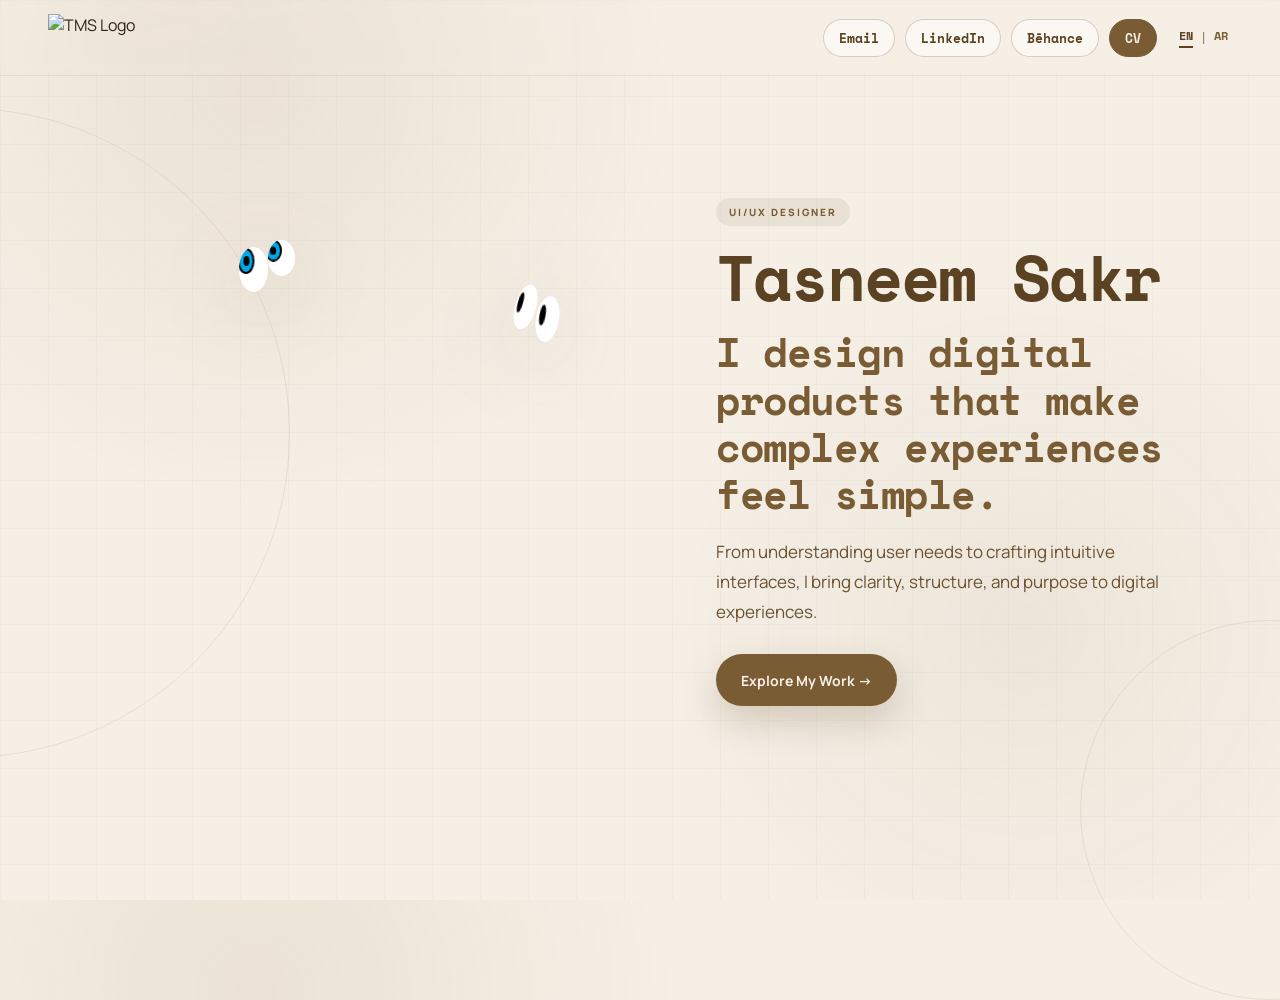
==== index.html @ 83bbfe8a "Initial commit — Portfolio files" ====
<!DOCTYPE html>
<html lang="en" dir="ltr">
<head>
  <meta charset="UTF-8" />
  <meta name="viewport" content="width=device-width, initial-scale=1.0" />

  <title>Tasneem Sakr — UI/UX Designer</title>

  <meta
    name="description"
    content="Tasneem Sakr — UI/UX Designer specializing in end-to-end product design, from research to high-fidelity prototypes. Case studies in fintech, AI energy and forensic platforms."
  >
  <meta name="theme-color" content="#F5EFE6">

  <!-- Social preview (LinkedIn / WhatsApp / X) -->
  <meta property="og:type" content="website">
  <meta property="og:title" content="Tasneem Sakr — UI/UX Designer">
  <meta property="og:description" content="I design digital products that make complex experiences feel simple. Case studies in fintech, AI energy and forensic platforms.">
  <meta property="og:image" content="https://YOUR-DOMAIN/images/2.png">
  <meta name="twitter:card" content="summary_large_image">

  <link rel="icon" href="images/10.png" type="image/png">

  <link rel="preconnect" href="https://fonts.googleapis.com">
  <link rel="preconnect" href="https://fonts.gstatic.com" crossorigin>

  <link
    href="https://fonts.googleapis.com/css2?family=Manrope:wght@400;500;600;700;800&family=Readex+Pro:wght@400;500;600;700&family=Space+Mono:wght@400;700&family=Marhey:wght@400;500;600;700&display=swap"
    rel="stylesheet"
  >

  <link rel="stylesheet" href="style.css" />
</head>

<body class="hook-page">

  <!-- ================= NAV (injected by navbar.js) ================= -->
  <nav class="nav" data-navbar aria-label="Main"></nav>

  <!-- ================= HOOK ================= -->
  <main>

    <section class="hook" id="hook">

      <div class="hook-orbit orbit-one"></div>
      <div class="hook-orbit orbit-two"></div>

      <div class="hook-content">

        <!-- CHARACTER — سبونج + باتريك للديسكتوب / صورتك الشخصية للموبايل -->
        <div class="character-stage">

          <!-- نسخة الديسكتوب: سبونج بوب وبسيط مع حركة العيون -->
          <div class="character-wrapper desktop-character" id="characterWrapper">

            <img
              src="images/19.png"
              alt="SpongeBob & Patrick"
              class="character-img"
              id="characterImg"
              width="736"
              height="736"
              loading="eager"
              decoding="async"
            >

            <!-- طبقة العيون التفاعلية (غطاء أبيض + نني متحرك) -->
            <div class="eye-layer">

              <!-- عين سبونج بوب الشمال -->
              <div class="eye-socket sb-left">
                <div class="pupil-spongebob" id="sbPupilLeft"></div>
              </div>

              <!-- عين سبونج بوب اليمين -->
              <div class="eye-socket sb-right">
                <div class="pupil-spongebob" id="sbPupilRight"></div>
              </div>

              <!-- عين بسيط الشمال -->
              <div class="eye-socket pat-left">
                <div class="pupil-patrick" id="patPupilLeft"></div>
              </div>

              <!-- عين بسيط اليمين -->
              <div class="eye-socket pat-right">
                <div class="pupil-patrick" id="patPupilRight"></div>
              </div>

            </div>

          </div>

          <!-- نسخة الشاشات الصغيرة والموبايل: صورتك الشخصية -->
          <div class="character-wrapper mobile-character">

            <img
              src="images/8.png"
              alt="Tasneem Sakr"
              class="character-img"
              width="400"
              height="400"
              loading="eager"
              decoding="async"
            >

          </div>

        </div>

        <!-- INTRO TEXT -->
        <div class="hook-text">

          <span
            class="eyebrow"
            data-en="UI/UX DESIGNER"
            data-ar="مصممة UI/UX"
          >
            UI/UX DESIGNER
          </span>

          <h1
            class="hook-name"
            data-en="Tasneem Sakr"
            data-ar="تسنيم صقر"
          >
            Tasneem Sakr
          </h1>

          <h2
            class="hook-role"
            data-en="I design digital products that make complex experiences feel simple."
            data-ar="بصمم منتجات رقمية بتخلّي التجارب المعقدة أبسط."
          >
            I design digital products that make complex experiences feel simple.
          </h2>

          <p
            class="hook-tagline"
            data-en="From understanding user needs to crafting intuitive interfaces, I bring clarity, structure, and purpose to digital experiences."
            data-ar="من فهم احتياجات المستخدم لحد تصميم واجهات واضحة وسهلة الاستخدام، بهتم إن كل تفصيلة في المنتج يكون ليها هدف."
          >
            From understanding user needs to crafting intuitive interfaces, I bring clarity, structure, and purpose to digital experiences.
          </p>


          <!-- ACTIONS -->
          <div class="hook-actions">

            <a
              href="portfolio.html"
              class="btn btn-primary"
              id="enterBtn"
              data-en="Explore My Work →"
              data-ar="شوف شغلي ←"
            >
              Explore My Work →
            </a>

          </div>

        </div>

      </div>

    </section>

  </main>


  <!-- ============ SCRIPTS ============ -->
  <script src="navbar.js"></script>
  <script src="character.js"></script>
  <script src="lang.js"></script>

</body>
</html>
---- style.css ----
/* =========================================================
   TASNEEM SAKR PORTFOLIO
   Interactive Journey
   ========================================================= */


/* =========================================================
   RESET
   ========================================================= */

* {
  margin: 0;
  padding: 0;
  box-sizing: border-box;
}

:root {

  --brown-primary: #7A5C34;
  --brown-dark: #5A4222;
  --brown-light: #7C6039;

  --cream: #F5EFE6;
  --cream-deep: #EEE4D6;

  --text-dark: #2E2416;
  --text-muted: #6B5232;

  --glass: rgba(255,255,255,0.42);
  --glass-border: rgba(255,255,255,0.62);

  --shadow:
    0 20px 60px rgba(107,79,42,0.14);

  --shadow-heavy:
    0 30px 90px rgba(107,79,42,0.22);

    /* الخط الأساسي للنصوص */
  --font-body: 'Manrope', sans-serif;
  --font-arabic: 'Readex Pro', 'Manrope', sans-serif;

  /* خط العناوين الكبيرة */
  --font-heading: 'Space Mono', monospace;
  --font-heading-ar: 'Marhey', 'Readex Pro', sans-serif;

  --ease: cubic-bezier(.22,.61,.36,1);
}


/* =========================================================
   BASE
   ========================================================= */

html {
  scroll-behavior: smooth;
}

body {

  font-family: var(--font-body);

  background:
    radial-gradient(
      circle at 20% 10%,
      rgba(168,133,91,0.12),
      transparent 32%
    ),
    radial-gradient(
      circle at 80% 70%,
      rgba(139,111,71,0.08),
      transparent 30%
    ),
    var(--cream);

  color: var(--text-dark);

  overflow-x: hidden;

  min-height: 100vh;

  -webkit-font-smoothing: antialiased;
}

body.lang-ar {
  /* العربي: Marhey للعناوين، Readex Pro للنصوص */
  --font-heading: var(--font-heading-ar);
  --font-body: var(--font-arabic);
}

a {
  color: inherit;
}

button {
  font: inherit;
}

a:focus-visible,
button:focus-visible {
  outline: 3px solid var(--brown-dark);
  outline-offset: 3px;
}

.skip-link {

  position: fixed;

  left: 16px;
  top: -70px;

  z-index: 2000;

  padding: 10px 18px;

  border-radius: 999px;

  background: var(--brown-dark);
  color: var(--cream);

  font-size: 13px;
  font-weight: 700;

  text-decoration: none;

  transition: top .2s ease;
}

.skip-link:focus {
  top: 14px;
}


/* =========================================================
   GRID BACKGROUND
   ========================================================= */

body::before {

  content: '';

  position: fixed;
  inset: 0;

  background-image:
    linear-gradient(
      rgba(139,111,71,0.035) 1px,
      transparent 1px
    ),
    linear-gradient(
      90deg,
      rgba(139,111,71,0.035) 1px,
      transparent 1px
    );

  background-size: 48px 48px;

  pointer-events: none;

  z-index: -1;
}


/* =========================================================
   NAVBAR
   ========================================================= */

.nav {

  position: fixed;
  top: 0;
  left: 0;

  width: 100%;
  height: 76px;

  display: flex;
  align-items: center;
  justify-content: space-between;

  padding: 0 48px;

  z-index: 2000;

  backdrop-filter: blur(6px);
  -webkit-backdrop-filter: blur(14px);

  border-bottom: 1px solid rgba(122,92,52,.10);

  direction: ltr;
}

.nav-logo {
  display: flex;
  align-items: center;
  flex-shrink: 0;
  text-decoration: none;
}

.nav-logo-img {

  width: 88px;
  height: 48px;

  object-fit: contain;
  display: block;

  transition: transform .25s ease;
}

.nav-logo:hover .nav-logo-img {
  transform: scale(1.06);
}

.nav-actions {

  display: flex;
  align-items: center;
  gap: 10px;

  direction: ltr;

  position: relative;
}


/* ===== Desktop links ===== */

.nav-links-desktop {
  display: flex;
  align-items: center;
  gap: 10px;
}

.nav-link,
.nav-cv {

  display: inline-flex;
  align-items: center;
  justify-content: center;
  gap: 7px;

  height: 38px;
  padding: 0 15px;

  border-radius: 999px;

  font-family: var(--font-heading);
  font-size: 13px;
  font-weight: 700;

  text-decoration: none;
  white-space: nowrap;

  transition:
    background .25s ease,
    color .25s ease,
    transform .25s ease;
}

.nav-link {

  color: var(--brown-dark);

  background: rgba(255,255,255,.55);

  border: 1px solid rgba(122,92,52,.28);
}

.nav-link:hover {

  background: var(--brown-primary);
  color: #fff;

  transform: translateY(-1px);
}

.nav-link-icon {

  font-size: 12px;
  font-weight: 800;

  line-height: 1;
}

.nav-cv {

  color: var(--cream);

  background: var(--brown-primary);

  border: 1px solid var(--brown-primary);
}

.nav-cv:hover {

  background: var(--brown-dark);

  transform: translateY(-1px);
}


/* ===== Mobile toggle ===== */

.nav-contact-toggle {
  display: none;
}

.nav-contact-menu {
  display: none;
}

.nav-contact-dot {
  width: 5px;
  height: 5px;
  border-radius: 50%;
  background: var(--brown-dark);
}


/* ===== Lang toggle ===== */

.lang-toggle {

  display: flex;
  align-items: center;
  gap: 7px;

  margin-left: 8px;
  padding: 8px 4px;

  border: none;
  background: transparent;

  cursor: pointer;

  font-family: var(--font-heading);

  direction: ltr;
}

.lang-option {

  font-size: 12px;
  font-weight: 700;

  color: var(--brown-light);

  padding-bottom: 2px;

  border-bottom: 2px solid transparent;

  transition: color .2s ease;
}

.lang-option.active {

  color: var(--brown-dark);

  border-bottom-color: currentColor;
}

.lang-divider {
  color: var(--brown-light);
  font-size: 12px;
}


/* =========================================================
   HOOK
   ========================================================= */

.hook-page {
  min-height: 100vh;
}

.hook {

  min-height: 100vh;

  position: relative;

  display: flex;
  flex-direction: column;

  justify-content: center;

  padding:
    80px 8vw 40px;

  overflow: visible;
}

.hook-content {

  width: min(1400px,100%);

  margin: auto;

  display: grid;

  grid-template-columns:
    minmax(400px, 1.1fr)
    minmax(420px, .9fr);

  gap: 50px;

  align-items: center;
}


/* =========================================================
   HOOK DECOR
   ========================================================= */

.hook-orbit {

  position: absolute;

  border: 1px solid rgba(139,111,71,.12);

  border-radius: 50%;

  pointer-events: none;
}

.orbit-one {

  width: 650px;
  height: 650px;

  left: -360px;
  top: 12%;

  animation: orbitFloat 12s ease-in-out infinite;
}

.orbit-two {

  width: 380px;
  height: 380px;

  right: -180px;
  bottom: -100px;

  animation: orbitFloat 9s ease-in-out infinite reverse;
}

@keyframes orbitFloat {

  0%,100% {
    transform: translate(0,0);
  }

  50% {
    transform: translate(15px,-18px);
  }
}


/* =========================================================
   CHARACTER — Desktop (SpongeBob + Patrick) / Mobile (portrait)
   ========================================================= */

.character-stage {
  position: relative;

  display: flex;
  justify-content: center;
  align-items: flex-start;

  margin-top: -320px;

  pointer-events: none;

  z-index: 1100;
}

.character-wrapper {
  position: relative;

  width: min(100%, 1600px);

  margin: 0 auto;

  filter:
    drop-shadow(
      0 20px 40px rgba(107, 79, 42, 0.18)
    );

  animation: hangSway 4s ease-in-out infinite;
  transform-origin: top center;
}

.mobile-character {
  display: none !important;
}

.desktop-character {
  display: block;
  position: relative;
}

@keyframes hangSway {

  0%, 100% {
    transform: rotate(-1deg);
  }

  50% {
    transform: rotate(1deg);
  }
}

@keyframes floatCharacter {

  0%, 100% {
    transform: translateY(0);
  }

  50% {
    transform: translateY(-13px);
  }
}

.character-img {

  display: block;

  width: 120%;
  height: auto;

  user-select: none;
  pointer-events: none;

  position: relative;

  z-index: 1;
}

.desktop-character .eye-layer {
  position: absolute;
  inset: 0;
  width: 100%;
  height: 100%;
  pointer-events: none;
  z-index: 2;
}

.eye-socket {
  position: absolute;
  background-color: #FFFFFF;
  border-radius: 50%;
  display: flex;
  align-items: center;
  justify-content: center;
  overflow: hidden;
}

.eye-socket.sb-left {
  left: calc(178 / 736 * 100%);
  top:  calc(300 / 736 * 100%);
  width:  calc(38 / 736 * 100%);
  height: calc(48 / 736 * 100%);
}

.eye-socket.sb-right {
  left: calc(216 / 736 * 100%);
  top:  calc(292 / 736 * 100%);
  width:  calc(36 / 736 * 100%);
  height: calc(39 / 736 * 100%);
}

.eye-socket.pat-left {
  left: calc(539 / 736 * 100%);
  top:  calc(340 / 736 * 100%);
  width:  calc(28 / 736 * 100%);
  height: calc(50 / 736 * 100%);
  transform: rotate(16deg);
}

.eye-socket.pat-right {
  left: calc(566 / 736 * 100%);
  top:  calc(353 / 736 * 100%);
  width:  calc(30 / 736 * 100%);
  height: calc(50 / 736 * 100%);
  transform: rotate(10deg);
}

.pupil-spongebob {
  width: 60%;
  height: 60%;
  background-color: #00A8E8;
  border: 2px solid #000;
  border-radius: 50%;
  position: relative;
  will-change: transform;
}

.pupil-spongebob::after {
  content: '';
  position: absolute;
  top: 50%;
  left: 50%;
  transform: translate(-50%, -50%);
  width: 45%;
  height: 45%;
  background-color: #000;
  border-radius: 50%;
}

.pupil-patrick {
  width: 25%;
  height: 45%;
  background-color: #000000;
  border-radius: 50%;
  will-change: transform;
}


/* =========================================================
   HOOK TEXT
   ========================================================= */

.hook-text {

  display: flex;
  flex-direction: column;

  align-items: flex-start;
}

.eyebrow {

  display: inline-flex;

  padding: 7px 13px;

  border-radius: 999px;

  background: rgba(139,111,71,.10);

  color: var(--brown-primary);

  font-size: 10px;
  font-weight: 800;

  letter-spacing: 2px;

  margin-bottom: 20px;
}

.hook-name {

  font-family: var(--font-heading);

  font-size: clamp(58px,7vw,92px);

  line-height: .98;

  letter-spacing: -4px;

  font-weight: 700;

  color: var(--brown-dark);

  margin-bottom: 20px;
  font-size: 64px;
}

.hook-role {

  max-width: 700px;

  font-family: var(--font-heading);

  font-size: clamp(27px,3vw,43px);

  line-height: 1.18;

  letter-spacing: -1.5px;

  font-weight: 700;

  color: var(--brown-primary);

  margin-bottom: 20px;
  font-size:40px;
}

.hook-tagline {

  max-width: 610px;

  font-size: 17px;

  line-height: 1.75;

  color: var(--text-muted);

  margin-bottom: 28px;
}


/* =========================================================
   BUTTONS
   ========================================================= */

.hook-actions {

  display: flex;
  align-items: center;

  gap: 12px;

  margin-bottom: 36px;
}

.btn {

  display: inline-flex;
  align-items: center;
  justify-content: center;

  min-height: 52px;

  padding: 0 25px;

  border-radius: 999px;

  text-decoration: none;

  font-size: 14px;
  font-weight: 700;

  transition:
    transform .3s var(--ease),
    background .3s ease,
    box-shadow .3s ease;
}

.btn-primary {

  color: var(--cream);

  background: var(--brown-primary);

  box-shadow:
    0 15px 35px rgba(107,79,42,.22);
}

.btn-primary:hover {

  transform: translateY(-4px);

  background: var(--brown-dark);

  box-shadow:
    0 20px 45px rgba(107,79,42,.30);
}

.btn-secondary {

  margin-top: 12px;

  color: var(--brown-dark);

  border: 1px solid var(--brown-primary);

  background: rgba(255,255,255,.40);
}

.btn-secondary:hover {

  background: var(--brown-primary);

  color: var(--cream);

  transform: translateY(-4px);
}


/* =========================================================
   PORTFOLIO
   ========================================================= */

.portfolio-page {
  padding-top: 30px;
}

.section {

  position: relative;

  width: min(1240px,100%);

  margin: 0 auto;

  padding:
    60px 55px;

  scroll-margin-top: 90px;
}

.scene-section {
  min-height: 70vh;
}


/* =========================================================
   PROGRESS DOTS
   ========================================================= */

.journey-progress {

  position: fixed;

  right: 26px;
  top: 50%;

  transform: translateY(-50%);

  display: flex;
  flex-direction: column;

  gap: 17px;

  z-index: 500;
}

.progress-dot {

  width: 22px;
  height: 22px;

  border-radius: 50%;

  display: flex;
  align-items: center;
  justify-content: center;

  text-decoration: none;

  position: relative;

  border: 1px solid rgba(139,111,71,.30);

  background: rgba(255,255,255,.45);

  backdrop-filter: blur(10px);

  transition: .3s ease;
}

.progress-dot::after {

  content: '';

  position: absolute;

  width: 5px;
  height: 5px;

  border-radius: 50%;

  background: var(--brown-primary);
}

.progress-dot span {

  position: absolute;

  right: 30px;

  font-size: 11px;
  font-weight: 700;

  color: var(--brown-dark);

  opacity: 0;

  transition: .25s ease;
}

.progress-dot:hover span,
.progress-dot.active span {
  opacity: 1;
}

.progress-dot.active {

  transform: scale(1.25);

  border-color: var(--brown-primary);

  background: rgba(139,111,71,.14);
}


/* =========================================================
   SECTION CONTENT
   ========================================================= */

.section-content {

  display: grid;

  grid-template-columns:
    minmax(300px, .9fr)
    minmax(380px, 1.1fr);

  gap: 60px;

  align-items: center;
}

.section-image {

  display: flex;

  justify-content: center;
}

.profile-img {

  width: min(100%,400px);

  height: auto;

  filter:
    drop-shadow(
      0 25px 45px rgba(107,79,42,.17)
    );

  animation:
    floatCharacter 6s ease-in-out infinite;
}

.section-text {

  display: flex;
  flex-direction: column;

  align-items: flex-start;

  gap: 16px;
}

.section-label {

  display: inline-flex;

  width: fit-content;

  padding: 7px 14px;

  border-radius: 999px;

  background: rgba(139,111,71,.10);

  color: var(--brown-primary);

  font-size: 12px;

  font-weight: 800;

  letter-spacing: 1.5px;

  text-transform: uppercase;
}

.section-title {

  font-family: var(--font-heading);

  font-size: clamp(38px,4vw,58px);

  line-height: 1.08;

  letter-spacing: -2px;

  color: var(--brown-dark);

  font-weight: 800;
}

.section-desc {

  max-width: 650px;

  font-size: 16px;

  line-height: 1.8;

  color: var(--text-muted);
}


/* =========================================================
   WORK
   ========================================================= */

.work-section {
  padding-top: 64px;
}

.scene-intro {

  max-width: 720px;

  margin-bottom: 56px;

  display: flex;
  flex-direction: column;
  align-items: flex-start;

  gap: 16px;
}

.work-main-title {
  font-size: clamp(45px,5vw,72px);
}

.projects {

  display: flex;
  flex-direction: column;

  gap: 28px;

  margin-bottom: 40px;
}

/* GRID — عمودين للـ Desktop */
.project-grid {

  display: grid;

  grid-template-columns: repeat(2, 1fr);

  gap: 28px;
}


/* ---------- Project card ---------- */

.project-card {

  --accent: #7A5C34;
  --media-bg: #FFFFFF;

  position: relative;

  display: flex;
  flex-direction: column;

  overflow: hidden;

  border-radius: 28px;

  background: var(--glass);

  border: 1px solid var(--glass-border);

  box-shadow: var(--shadow);

  text-decoration: none;
  color: inherit;

  transition:
    transform .45s var(--ease),
    box-shadow .45s ease;
}

.project-card:hover {

  transform: translateY(-8px);

  box-shadow: var(--shadow-heavy);
}

.project-forensic {
  --accent: #7A5C34;
  --media-bg: #FFFFFF;
}

.project-finexa {
  --accent: #7A5C34;
  --media-bg: #FFFFFF;
}

.project-electregy {
  --accent: #7A5C34;
  --media-bg: #0E1526;
}

.project-media {

  aspect-ratio: 16 / 10;

  display: flex;
  align-items: center;
  justify-content: center;

  overflow: hidden;

  background: var(--media-bg);
}

.project-cover {

  display: block;

  width: 100%;
  height: 100%;

  object-fit: contain;

  transition: transform .6s var(--ease);
}

.project-card:hover .project-cover {
  transform: scale(1.04);
}

.project-body {

  flex: 1;

  display: flex;
  flex-direction: column;

  align-items: flex-start;

  gap: 14px;

  padding: 28px 30px 32px;
}

.project-kicker {

  display: inline-flex;
  align-items: center;
  gap: 8px;

  font-size: 12px;

  font-weight: 800;

  letter-spacing: 1.4px;

  text-transform: uppercase;

  color: var(--brown-primary);
}

.project-kicker::before {

  content: '';

  width: 9px;
  height: 9px;

  border-radius: 50%;

  background: var(--accent);
}

.project-name {

  font-family: var(--font-heading);

  font-size: clamp(34px,4vw,56px);

  line-height: 1;

  letter-spacing: -2px;

  font-weight: 800;

  color: var(--brown-dark);
}

.project-desc {

  color: var(--text-muted);

  font-size: 15.5px;

  line-height: 1.7;
}

.project-metrics {

  list-style: none;

  width: 100%;

  display: flex;
  flex-wrap: wrap;

  gap: 10px;
}

.project-metrics li {

  flex: 1 1 100px;

  display: flex;
  flex-direction: column;
  align-items: flex-start;

  gap: 3px;

  padding: 12px 14px;

  border-radius: 16px;

  background: rgba(255,255,255,.60);

  border: 1px solid rgba(122,92,52,.16);
}

.project-metrics strong {

  font-family: var(--font-heading);

  font-size: 28px;

  line-height: 1.1;

  letter-spacing: -1px;

  font-weight: 800;

  color: var(--brown-dark);
}

.project-metrics span {

  font-size: 12px;

  line-height: 1.4;

  font-weight: 600;

  color: var(--text-muted);
}

.project-role {

  width: 100%;

  padding-top: 14px;

  border-top: 1px dashed rgba(122,92,52,.30);

  font-size: 13px;

  line-height: 1.6;

  font-weight: 600;

  color: var(--brown-dark);
}

.project-tags {

  display: flex;
  flex-wrap: wrap;

  gap: 7px;
}

.project-tags span {

  padding: 7px 12px;

  border-radius: 999px;

  background: rgba(255,255,255,.55);

  border: 1px solid rgba(122,92,52,.16);

  font-size: 12px;

  color: var(--brown-dark);

  font-weight: 600;
}

.project-cta {

  margin-top: auto;

  display: inline-block;

  color: var(--brown-dark);

  font-size: 14px;

  font-weight: 800;

  transition: transform .3s var(--ease);
}

.project-card:hover .project-cta {
  transform: translateX(6px);
  text-decoration: underline;
  text-underline-offset: 4px;
}


/* =========================================================
   FEATURED — FORENSIC (صورة شمال + كلام يمين)
   ========================================================= */

.project-featured {
  flex-direction: row;
}

/* الصورة — 40% تقريباً */
.project-featured .project-media {
  flex: 1.2;

  aspect-ratio: auto;

  /* ارتفاع أكبر شوية للصورة */
  min-height: 380px;
}

/* النص — 60% تقريباً */
.project-featured .project-body {
  flex: 1.8;

  justify-content: center;

  gap: 14px;

  padding: 36px 40px;
}

.project-featured .project-name {
  font-size: clamp(38px, 4.5vw, 60px);
}

.project-featured .project-cta {
  margin-top: 8px;
}


/* =========================================================
   ABOUT
   ========================================================= */

.about-section {
  padding-top: 44px;
}


/* =========================================================
   WHAT I DO
   ========================================================= */

.what-section .section-content {
  grid-template-columns: 1fr 1fr;
}

.skills-orbit {

  width: min(100%,470px);

  aspect-ratio: 1;

  position: relative;

  margin: auto;

  border-radius: 50%;

  border: 1px dashed rgba(139,111,71,.30);
}

.skills-orbit::before {

  content: '';

  position: absolute;

  inset: 12%;

  border-radius: 50%;

  border: 1px solid rgba(139,111,71,.14);
}

.skill-core {

  position: absolute;

  left: 50%;
  top: 50%;

  transform: translate(-50%,-50%);

  width: 125px;
  height: 125px;

  border-radius: 50%;

  display: flex;

  align-items: center;
  justify-content: center;

  background: var(--brown-primary);

  color: var(--cream);

  font-family: var(--font-heading);

  font-size: 22px;

  font-weight: 800;

  box-shadow:
    0 20px 45px rgba(107,79,42,.24);
}

.skill-node {

  position: absolute;

  padding: 10px 14px;

  border-radius: 999px;

  background: rgba(255,255,255,.62);

  border: 1px solid rgba(139,111,71,.20);

  box-shadow: 0 10px 25px rgba(107,79,42,.08);

  font-size: 12px;

  font-weight: 700;

  color: var(--brown-dark);

  transition: .35s var(--ease);
}

.skill-node:hover {

  transform: scale(1.08) translateY(-3px);

  background: var(--brown-primary);

  color: var(--cream);
}

.node-one {
  top: 8%;
  left: 50%;
  transform: translateX(-50%);
}

.node-two {
  top: 25%;
  right: 2%;
}

.node-three {
  bottom: 25%;
  right: 2%;
}

.node-four {
  bottom: 8%;
  left: 50%;
  transform: translateX(-50%);
}

.node-five {
  bottom: 25%;
  left: 2%;
}

.node-six {
  top: 25%;
  left: 2%;
}

.node-one:hover,
.node-four:hover {
  transform: translateX(-50%) scale(1.08) translateY(-3px);
}


/* =========================================================
   EDUCATION
   ========================================================= */

.education-header {

  max-width: 700px;

  margin-bottom: 40px;

  margin-left: auto;
  margin-right: auto;

  text-align: center;
}

.education-header .section-title {
  margin-top: 18px;
}

.education-timeline {

  position: relative;

  max-width: 950px;

  margin: auto;
}

.timeline-line {

  position: absolute;

  top: 0;
  bottom: 0;

  left: 50%;

  width: 1px;

  background:
    linear-gradient(
      to bottom,
      transparent,
      rgba(139,111,71,.35) 8%,
      rgba(139,111,71,.35) 92%,
      transparent
    );
}

.timeline-item {
  display: grid;

  grid-template-columns: 1fr 40px 1fr;

  gap: 0;

  align-items: center;

  min-height: 190px;

  position: relative;
}

.timeline-item:nth-child(even) .timeline-content {
  grid-column: 3;
}

.timeline-item:nth-child(odd) .timeline-content {
  grid-column: 1;
  grid-row: 1;
}

.timeline-marker {

  grid-column: 2;
  grid-row: 1;

  justify-self: center;
  align-self: center;

  width: 18px;
  height: 18px;

  border-radius: 50%;

  background: var(--cream);
  border: 3px solid var(--brown-primary);

  box-shadow:
    0 4px 10px rgba(107, 79, 42, 0.18),
    inset 0 1px 2px rgba(255, 255, 255, 0.6);

  z-index: 4;

  position: relative;
}

.timeline-year {

  grid-column: 2;
  grid-row: 1;

  align-self: center;

  display: flex;
  align-items: center;
  justify-content: center;

  font-family: var(--font-heading);
  font-size: 15px;
  font-weight: 800;
  color: var(--brown-light);

  position: relative;
  z-index: 5;

  pointer-events: none;
}

.year-prefix {
  position: absolute;

  right: 45%;
  top: 50%;

  transform: translateY(-50%);

  margin-right: 12px;
}

.year-suffix {
  position: absolute;

  left: 45%;
  top: 50%;

  transform: translateY(-50%);

  margin-left: 12px;
}

.timeline-content {

  margin: 0 25px;

  padding: 24px;

  background: rgba(255,255,255,.38);

  border: 1px solid rgba(255,255,255,.60);

  border-radius: 20px;

  backdrop-filter: blur(10px);

  box-shadow:
    0 15px 40px rgba(107,79,42,.08);

  text-align: center;
}

.timeline-type {

  display: block;

  font-size: 12px;

  font-weight: 800;

  letter-spacing: 1.4px;

  text-transform: uppercase;

  color: var(--brown-primary);

  text-align: center;
}

.timeline-content h3 {

  margin-top: 8px;

  font-family: var(--font-heading);

  font-size: 20px;

  color: var(--brown-dark);

  text-align: center;
}

.timeline-content p {

  margin-top: 7px;

  color: var(--text-muted);

  font-size: 13px;

  line-height: 1.6;

  text-align: center;
}

.timeline-content strong {

  display: block;

  margin-top: 10px;

  color: var(--brown-dark);

  font-size: 13px;

  text-align: center;
}


/* =========================================================
   CONTACT
   ========================================================= */

.contact-section {
  padding-top: 40px;
}

.contact-scene {

  display: grid;

  grid-template-columns: .8fr 1.2fr;

  gap: 40px;

  align-items: center;
}

.contact-character {

  display: flex;

  justify-content: center;
}

.contact-character .profile-img {
  max-width: 360px;
}

.contact-copy {

  max-width: 650px;

  display: flex;
  flex-direction: column;

  align-items: flex-start;

  gap: 17px;
}

.contact-grid {

  width: 100%;

  display: grid;

  grid-template-columns: repeat(2,1fr);

  gap: 12px;

  margin-top: 10px;
}

.contact-card {

  min-height: 85px;

  padding: 15px 17px;

  display: flex;
  align-items: center;

  gap: 13px;

  border-radius: 17px;

  background: rgba(255,255,255,.40);

  border: 1px solid rgba(255,255,255,.62);

  backdrop-filter: blur(12px);

  text-decoration: none;

  transition: .35s var(--ease);
}

.contact-card:hover {

  transform:
    translateY(-5px);

  background: rgba(255,255,255,.65);

  box-shadow:
    0 18px 40px rgba(107,79,42,.13);
}

.contact-card-icon {

  width: 38px;
  height: 38px;

  display: flex;

  align-items: center;
  justify-content: center;

  flex-shrink: 0;

  border-radius: 12px;

  background: rgba(139,111,71,.14);

  color: var(--brown-dark);

  font-size: 13px;

  font-weight: 800;
}

.contact-card-text {

  min-width: 0;

  display: flex;
  flex-direction: column;
  align-items: flex-start;

  gap: 4px;
}

.contact-card-text small {

  color: var(--brown-light);

  font-size: 12px;

  font-weight: 600;

  text-transform: uppercase;

  letter-spacing: 1px;
}

.contact-card-value {

  font-size: 13px;

  font-weight: 700;

  color: var(--brown-dark);

  overflow-wrap: anywhere;
}


/* =========================================================
   PATHS (Desktop only)
   ========================================================= */

.path-container {

  position: relative;

  width: 100%;

  height: 220px;

  margin-top: 15px;

  overflow: visible;
}

.wave-path {

  position: absolute;

  inset: 0;

  width: 100%;
  height: 100%;

  pointer-events: none;
}

.path-line {
  will-change: stroke-dashoffset;
}

.path-character {

  position: absolute;

  width: 68px;

  height: auto;

  left: 0;
  top: 0;

  transform:
    translate(-50%,-50%);

  pointer-events: none;

  filter:
    drop-shadow(
      0 9px 16px rgba(107,79,42,.20)
    );

  z-index: 5;

  will-change:
    left,
    top,
    opacity;
}

.path-arrow {
  opacity: 0;
}

.path-arrow.visible {
  opacity: .8;
}


/* =========================================================
   SECTION ARROW — يظهر بس في الموبايل/التابلت
   ========================================================= */

.section-arrow {
  display: none;
}

.arrow-icon {
  display: flex;
  align-items: center;
  justify-content: center;

  width: 52px;
  height: 52px;

  border-radius: 50%;

  background: rgba(255, 255, 255, 0.75);

  border: 1px solid rgba(122, 92, 52, 0.22);

  color: var(--brown-primary);

  font-size: 22px;
  font-weight: 800;

  /* شادو أقوى شوية */
  box-shadow:
    0 10px 25px rgba(107, 79, 42, 0.18),
    0 4px 8px rgba(107, 79, 42, 0.08);

  animation: arrowBounce 2.2s ease-in-out infinite;
}

@keyframes arrowBounce {

  0%, 100% {
    transform: translateY(0);
    box-shadow:
      0 8px 20px rgba(107, 79, 42, 0.10);
  }

  50% {
    transform: translateY(6px);
    box-shadow:
      0 12px 24px rgba(107, 79, 42, 0.16);
  }
}


/* =========================================================
   THANK YOU
   ========================================================= */

.thank-section {
  padding: 100px 20px 80px;
  display: flex;
  align-items: center;
  justify-content: center;
  text-align: center;
  overflow: visible;
}

.thank-content {
  display: flex;
  flex-direction: column;
  align-items: center;
  gap: 15px;
  max-width: 600px;
  width: 100%;
}

.thank-img {
  width: 100%;
  max-width: 280px;
  height: auto !important;
  object-fit: contain;
  display: block;
  margin: 0 auto;

  filter:
    drop-shadow(
      0 25px 45px rgba(107,79,42,.17)
    );

  animation:
    floatCharacter 6s ease-in-out infinite;
}

.thank-small {
  font-size: 12px;
  font-weight: 800;
  letter-spacing: 1.5px;
  text-transform: uppercase;
  color: var(--brown-light);
}

.thank-title {
  font-family: var(--font-heading);
  font-size: clamp(38px,5vw,60px);
  letter-spacing: -2px;
  line-height: 1.05;
  color: var(--brown-dark);
}

.thank-desc {
  color: var(--brown-primary);
  font-size: 16px;
}


/* =========================================================
   SCROLL ANIMATION
   ========================================================= */

.fade-init {

  opacity: 0;

  transform: translateY(35px);

  transition:
    opacity .8s var(--ease),
    transform .8s var(--ease);
}

.fade-init.in-view {

  opacity: 1;

  transform: translateY(0);
}


/* =========================================================
   ARABIC — fonts + text alignment
   Layout never flips. Images & grids stay LTR.
   ========================================================= */

body.lang-ar [data-ar] {
  letter-spacing: 0;
}

body.lang-ar .hook-name,
body.lang-ar .hook-role,
body.lang-ar .section-title,
body.lang-ar .thank-title {
  line-height: 1.3;
}

body.lang-ar .hook-text,
body.lang-ar .section-text,
body.lang-ar .contact-copy,
body.lang-ar .scene-intro,
body.lang-ar .education-header,
body.lang-ar .thank-content,
body.lang-ar .project-body,
body.lang-ar .timeline-content {
  text-align: right;
}

body.lang-ar .hook-text,
body.lang-ar .section-text,
body.lang-ar .contact-copy,
body.lang-ar .scene-intro,
body.lang-ar .project-body {
  align-items: flex-end;
}

body.lang-ar .project-metrics,
body.lang-ar .project-tags {
  justify-content: flex-end;
}

body.lang-ar .project-metrics li {
  align-items: flex-end;
  text-align: right;
}

body.lang-ar .contact-card-text {
  align-items: flex-end;
  text-align: right;
}

body.lang-ar .timeline-content,
body.lang-ar .timeline-content h3,
body.lang-ar .timeline-content p,
body.lang-ar .timeline-content strong {
  text-align: right;
}

body.lang-ar .project-card:hover .project-cta {
  transform: translateX(-6px);
}


/* =========================================================
   WORK + EDUCATION — Centered text (both languages)
   ========================================================= */

.work-section .scene-intro {
  align-items: center;
  text-align: center;
  margin-left: auto;
  margin-right: auto;
}

.work-section .scene-intro .section-title,
.work-section .scene-intro .section-desc {
  text-align: center;
}

.work-section .project-body {
  align-items: center;
  text-align: center;
}

.work-section .project-body .project-name,
.work-section .project-body .project-kicker,
.work-section .project-body .project-desc,
.work-section .project-body .project-role,
.work-section .project-body .project-cta {
  text-align: center;
}

.work-section .project-body .project-metrics,
.work-section .project-body .project-tags {
  justify-content: center;
}

.work-section .project-body .project-metrics li {
  align-items: center;
  text-align: center;
}

.work-section .project-card:hover .project-cta {
  transform: none;
}

.education-section .education-header {
  align-items: center;
  text-align: center;
  margin-left: auto;
  margin-right: auto;
}

.education-section .education-header .section-title {
  text-align: center;
}

.education-section .timeline-content,
.education-section .timeline-content h3,
.education-section .timeline-content p,
.education-section .timeline-content strong,
.education-section .timeline-content .timeline-type {
  text-align: center;
}


/* =========================================================
   RESPONSIVE — Tablet & Mobile
   ========================================================= */

@media (max-width: 992px) {

  /* ===== أ. إخفاء الـ paths + progress dots ===== */

    /* ===== نافبار أصغر على الموبايل/التابلت ===== */

  .nav {
    height: 60px;
    padding: 0 16px;
  }

  .nav-logo-img {
    width: 60px;
    height: 34px;
  }

  .nav-cv {
    height: 32px;
    padding: 0 12px;
    font-size: 12px;
  }

  .lang-option {
    font-size: 11px;
  }

  .lang-divider {
    font-size: 11px;
  }

  .nav-contact-toggle {
    width: 32px;
    height: 32px;
  }

  .nav-contact-dot {
    width: 4px;
    height: 4px;
  }

  .nav-actions {
    gap: 6px;
  }

  .path-container,
  .desktop-character,
  .hook-orbit,
  .journey-progress {
    display: none !important;
  }


  /* ===== ب. إظهار السهم بين السكاشن ===== */

    .section-arrow {
    display: flex;
    align-items: center;
    justify-content: center;

    /* نزّلناه تحت + قللنا المسافات */
    padding: 15px 0 40px;

    margin: 0 auto;

    pointer-events: none;
  }


  /* ===== ج. الصورة الشخصية في الهيرو ===== */

  .character-stage {
    width: 100%;

    display: flex;
    justify-content: center;
    align-items: center;

    margin-top: 10px !important;

    z-index: 10;
  }

   /* ===== صوري الشخصية أصغر ===== */

  .mobile-character {
    display: block !important;

    width: min(100%, 160px) !important;
    max-width: 160px;

    margin: 0 auto !important;

    animation: floatCharacter 5s ease-in-out infinite;
  }

  .mobile-character .character-img {
    width: 100% !important;
    height: auto;
    display: block;
    margin: 0 auto;
  }

  .profile-img {
    width: min(100%, 240px);
  }

  .contact-character .profile-img {
    max-width: 220px;
  }


  /* ===== د. الـ Hook ===== */

  .hook {
    padding: 60px 20px 0px;
  }

  .hook-content {
    display: flex;
    flex-direction: column;
    text-align: center;
    gap: 20px;
  }

  body.lang-ar .hook-text,
  .hook-text {
    align-items: center !important;
    text-align: center !important;
  }

  body.lang-ar .hook-text p,
  body.lang-ar .hook-text h1,
  body.lang-ar .hook-text h2,
  .hook-text p,
  .hook-text h1,
  .hook-text h2 {
    text-align: center !important;
  }

  .hook-name {
    font-size: clamp(26px, 6vw, 38px) !important;
    letter-spacing: 0 !important;
    word-spacing: 1px;
    margin-bottom: 10px;
  }

  .hook-role {
    font-size: clamp(17px, 4vw, 20px) !important;
    letter-spacing: 0 !important;
    line-height: 1.35;
    margin-bottom: 10px;
  }

  .hook-tagline {
    font-size: 13px;
    letter-spacing: 0 !important;
    line-height: 1.6;
    padding: 0 10px;
  }


  /* ===== هـ. النافبار والقائمة ===== */

  .nav {
    padding: 0 24px;
  }

  .nav-links-desktop {
    display: none !important;
  }

  .nav-contact-toggle {
    display: flex !important;
    align-items: center;
    justify-content: center;
    gap: 4px;

    width: 38px;
    height: 38px;
    padding: 0;

    border-radius: 50%;

    border: 1px solid rgba(122, 92, 52, 0.28);
    background: rgba(255, 255, 255, 0.55);

    cursor: pointer;
  }

  .nav-contact-menu {
    display: flex;
    flex-direction: column;
    gap: 8px;

    position: absolute;
    top: 50px;
    right: 0;

    padding: 12px;

    border-radius: 16px;

    background: rgba(245, 239, 230, 0.95);
    backdrop-filter: blur(12px);

    border: 1px solid rgba(122, 92, 52, 0.2);

    box-shadow: 0 10px 30px rgba(0, 0, 0, 0.1);

    opacity: 0;
    pointer-events: none;

    transform: translateY(-10px);

    transition: all 0.25s ease;

    z-index: 9999;
  }

  .nav-contact-menu.open {
    opacity: 1;
    pointer-events: auto;
    transform: translateY(0);
  }


  /* ===== و. كروت المشاريع ===== */

  .project-grid,
  .projects-grid,
  .portfolio-grid,
  .case-studies-grid {
    grid-template-columns: 1fr !important;
    gap: 24px !important;
    padding: 0 10px;
  }


  .project-card {
    border-radius: 20px;
    overflow: hidden;
    display: flex;
    flex-direction: column;
  }

  .project-card .project-img,
  .project-card .card-media {
    width: 100%;
    height: 200px;
    object-fit: cover;
  }

  .project-card .project-info,
  .project-card .card-content {
    padding: 18px 16px;
  }

  .project-card .project-title {
    font-size: 18px !important;
    margin-bottom: 8px;
  }

  .project-card .project-desc {
    font-size: 13px !important;
    line-height: 1.5;
  }


  /* ===== ز. الأقسام: الصورة فوق، الكلام تحت ===== */

  .section-content,
  .what-section .section-content,
  .contact-scene {
    grid-template-columns: 1fr !important;
    gap: 30px;
  }

  .section-image {
    order: 1;
    display: flex;
    justify-content: center;
  }

  .section-text,
  .contact-copy {
    order: 2;
    align-items: center;
    text-align: center;
  }

  body.lang-ar .section-text,
  body.lang-ar .contact-copy {
    align-items: center !important;
    text-align: center !important;
  }

  .section-desc {
    text-align: center;
    font-size: 14px;
    line-height: 1.7;
  }

  .section-title {
    font-size: clamp(28px, 5vw, 38px) !important;
    letter-spacing: 0 !important;
  }

  .section {
    padding: 30px 20px 20px;
  }
    .project-featured {
    flex-direction: column !important;
  }


  /* ===== ح. Skills Orbit ===== */

  .skills-orbit {
    width: min(100%, 340px);
  }

  .skill-core {
    width: 100px;
    height: 100px;
    font-size: 18px;
  }

  .skill-node {
    font-size: 11px;
    padding: 8px 12px;
  }


  /* ===== ط. Timeline ===== */

  .timeline-line {
    left: 20px;
  }

  .timeline-item,
  .timeline-item:nth-child(even),
  .timeline-item:nth-child(odd) {
    display: grid;
    grid-template-columns: 40px 1fr;
    gap: 0;
    min-height: 160px;
  }

  .timeline-marker {
    grid-column: 1;
    grid-row: 1;

    justify-self: center;
    align-self: center;

    width: 14px;
    height: 14px;
  }
   /* ===== السنة رأسية على الخط ===== */

  .timeline-year {
    grid-column: 1;
    grid-row: 1;

    align-self: center;

    display: flex;
    align-items: center;
    justify-content: center;

    font-size: 13px;

    transform: none;
    transform-origin: center;

    position: relative;

    /* ⚠️ مهم: نحدد ارتفاع عشان الأرقام تعرف تتمركز */
    width: 100%;
    height: 20px;
  }

  /* "2" فوق الدايرة — رأسي */
  .year-prefix {
    position: absolute;

    left: 50%;

    /* تحت الدايرة */
    top: 18px;

    transform:
      translateX(-50%)
      rotate(-90deg);

    transform-origin: center center;

    margin: 0;
  }

  /* "22" تحت الدايرة — رأسي */
  .year-suffix {
   position: absolute;

    left: 50%;

    /* ⚠️ نستخدم top بقيمة سالبة بدل bottom */
    top: -18px;

    transform:
      translateX(-50%)
      rotate(-90deg);

    transform-origin: center center;

    margin: 0;
  }

  .timeline-content,
  .timeline-item:nth-child(even) .timeline-content,
  .timeline-item:nth-child(odd) .timeline-content {
    grid-column: 2;
    grid-row: 1;
    margin: 0 0 0 20px;
    text-align: center;
  }

  body.lang-ar .timeline-content {
    text-align: right;
  }

  .timeline-content {
    padding: 18px;
  }


  /* ===== ي. كروت الكونتاكت ===== */

  .contact-grid {
    grid-template-columns: 1fr;
  }


  /* ===== ك. Thank You ===== */

  .thank-section {
    padding: 60px 20px 50px;
  }

  .thank-title {
    font-size: clamp(28px, 6vw, 38px) !important;
  }
}


/* ===== Mobile (Max-Width: 480px) ===== */

@media (max-width: 480px) {

    /* ===== نافبار أصغر أكتر على الموبايل الصغير ===== */

  .nav {
    height: 54px;
    padding: 0 12px;
  }

  .nav-logo-img {
    width: 52px;
    height: 30px;
  }

  .nav-cv {
    height: 28px;
    padding: 0 10px;
    font-size: 11px;
  }

  .nav-contact-toggle {
    width: 28px;
    height: 28px;
  }

  .lang-option {
    font-size: 10px;
  }

  .lang-divider {
    font-size: 10px;
  }

  .lang-toggle {
    margin-left: 4px;
    padding: 6px 2px;
  }

  .nav-actions {
    gap: 4px;
  }

    /* ===== صوري الشخصية أصغر على الموبايل الصغير ===== */

  .mobile-character {
    width: 120px !important;
  }

  .profile-img {
    width: min(100%, 200px);
  }

  .contact-character .profile-img {
    max-width: 180px;
  }
  .hook-name {
    font-size: 24px !important;
  }

  .hook-role {
    font-size: 16px !important;
  }

  .hook-actions .btn {
    width: 100%;
    text-align: center;
  }

  .section-title {
    font-size: 24px !important;
  }

    .section-arrow {
    padding: 20px 0px 0px;
  }

  .arrow-icon {
    width: 42px;
    height: 42px;
    font-size: 18px;

    box-shadow:
      0 8px 20px rgba(107, 79, 42, 0.16),
      0 3px 6px rgba(107, 79, 42, 0.08);
  }

    .hook {
    padding: 60px 16px 25px;
  }
}


/* =========================================================
   REDUCED MOTION
   ========================================================= */

@media (prefers-reduced-motion: reduce) {

  *,
  *::before,
  *::after {

    scroll-behavior: auto !important;

    animation-duration: .01ms !important;
    animation-iteration-count: 1 !important;

    transition-duration: .01ms !important;
  }
}

/* =========================================================
   SPACE MONO — ظبط للعناوين الإنجليزية
   ========================================================= */

.hook-name,
.section-title,
.thank-title,
.project-name,
.work-main-title {
  /* Space Mono محتاج letter-spacing أقل */
  letter-spacing: -1px;
}

.hook-name {
  letter-spacing: -2px;
  font-weight: 700;
}

.hook-role {
  letter-spacing: -0.5px;
  font-weight: 700;
}

/* Space Mono بيبان أصغر شوية — نكبّر العناوين */
.section-title {
  font-size: clamp(32px, 3.5vw, 52px);
}

.work-main-title {
  font-size: clamp(38px, 4.5vw, 64px);
}

/* =========================================================
   MARHEY — ظبط للعناوين العربية
   ========================================================= */

body.lang-ar .hook-name,
body.lang-ar .section-title,
body.lang-ar .thank-title,
body.lang-ar .project-name {
  /* Marhey محتاج letter-spacing 0 */
  letter-spacing: 0;
  font-weight: 700;
}

body.lang-ar .hook-role {
  font-weight: 600;
}
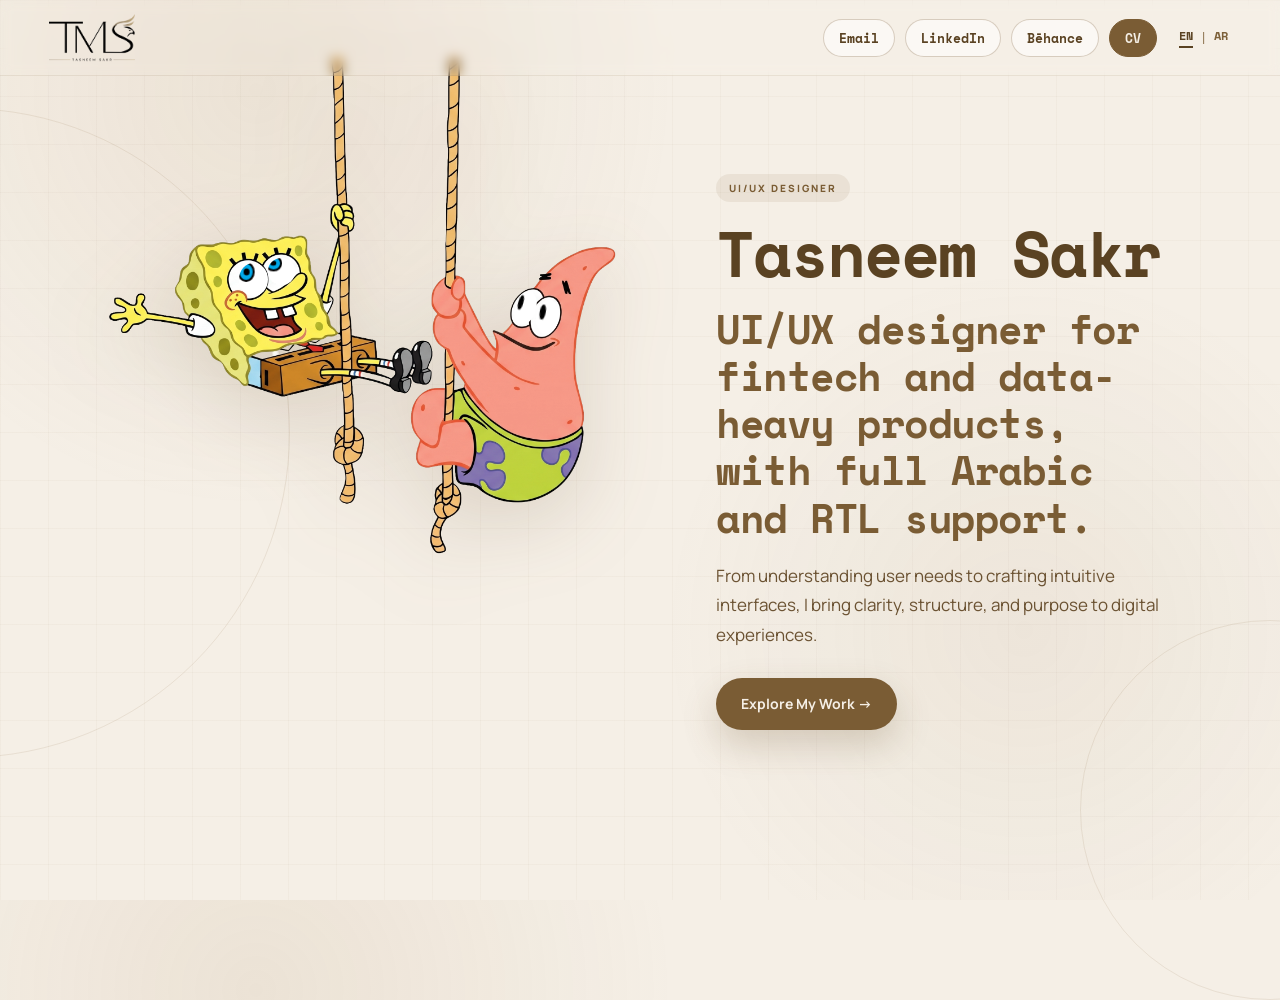
==== commit 19b0e9ae: "Update Open Graph image and role description Updated Open Graph image URL and modified role descript" ====
--- a/index.html
+++ b/index.html
@@ -16,7 +16,7 @@
   <meta property="og:type" content="website">
   <meta property="og:title" content="Tasneem Sakr — UI/UX Designer">
   <meta property="og:description" content="I design digital products that make complex experiences feel simple. Case studies in fintech, AI energy and forensic platforms.">
-  <meta property="og:image" content="https://YOUR-DOMAIN/images/2.png">
+  <meta property="og:image" content="https://tasneemsakr50.github.io/portfolio/images/2.png">
   <meta name="twitter:card" content="summary_large_image">
 
   <link rel="icon" href="images/10.png" type="image/png">
@@ -129,8 +129,8 @@
 
           <h2
             class="hook-role"
-            data-en="I design digital products that make complex experiences feel simple."
-            data-ar="بصمم منتجات رقمية بتخلّي التجارب المعقدة أبسط."
+            data-en="UI/UX designer for fintech and data-heavy products, with full Arabic and RTL support."
+            data-ar="مصممة UI/UX لمنتجات الـ fintech والمنتجات كثيفة البيانات، بدعم كامل للعربية والـ RTL."
           >
             I design digital products that make complex experiences feel simple.
           </h2>
@@ -174,4 +174,4 @@
   <script src="lang.js"></script>
 
 </body>
-</html>+</html>
